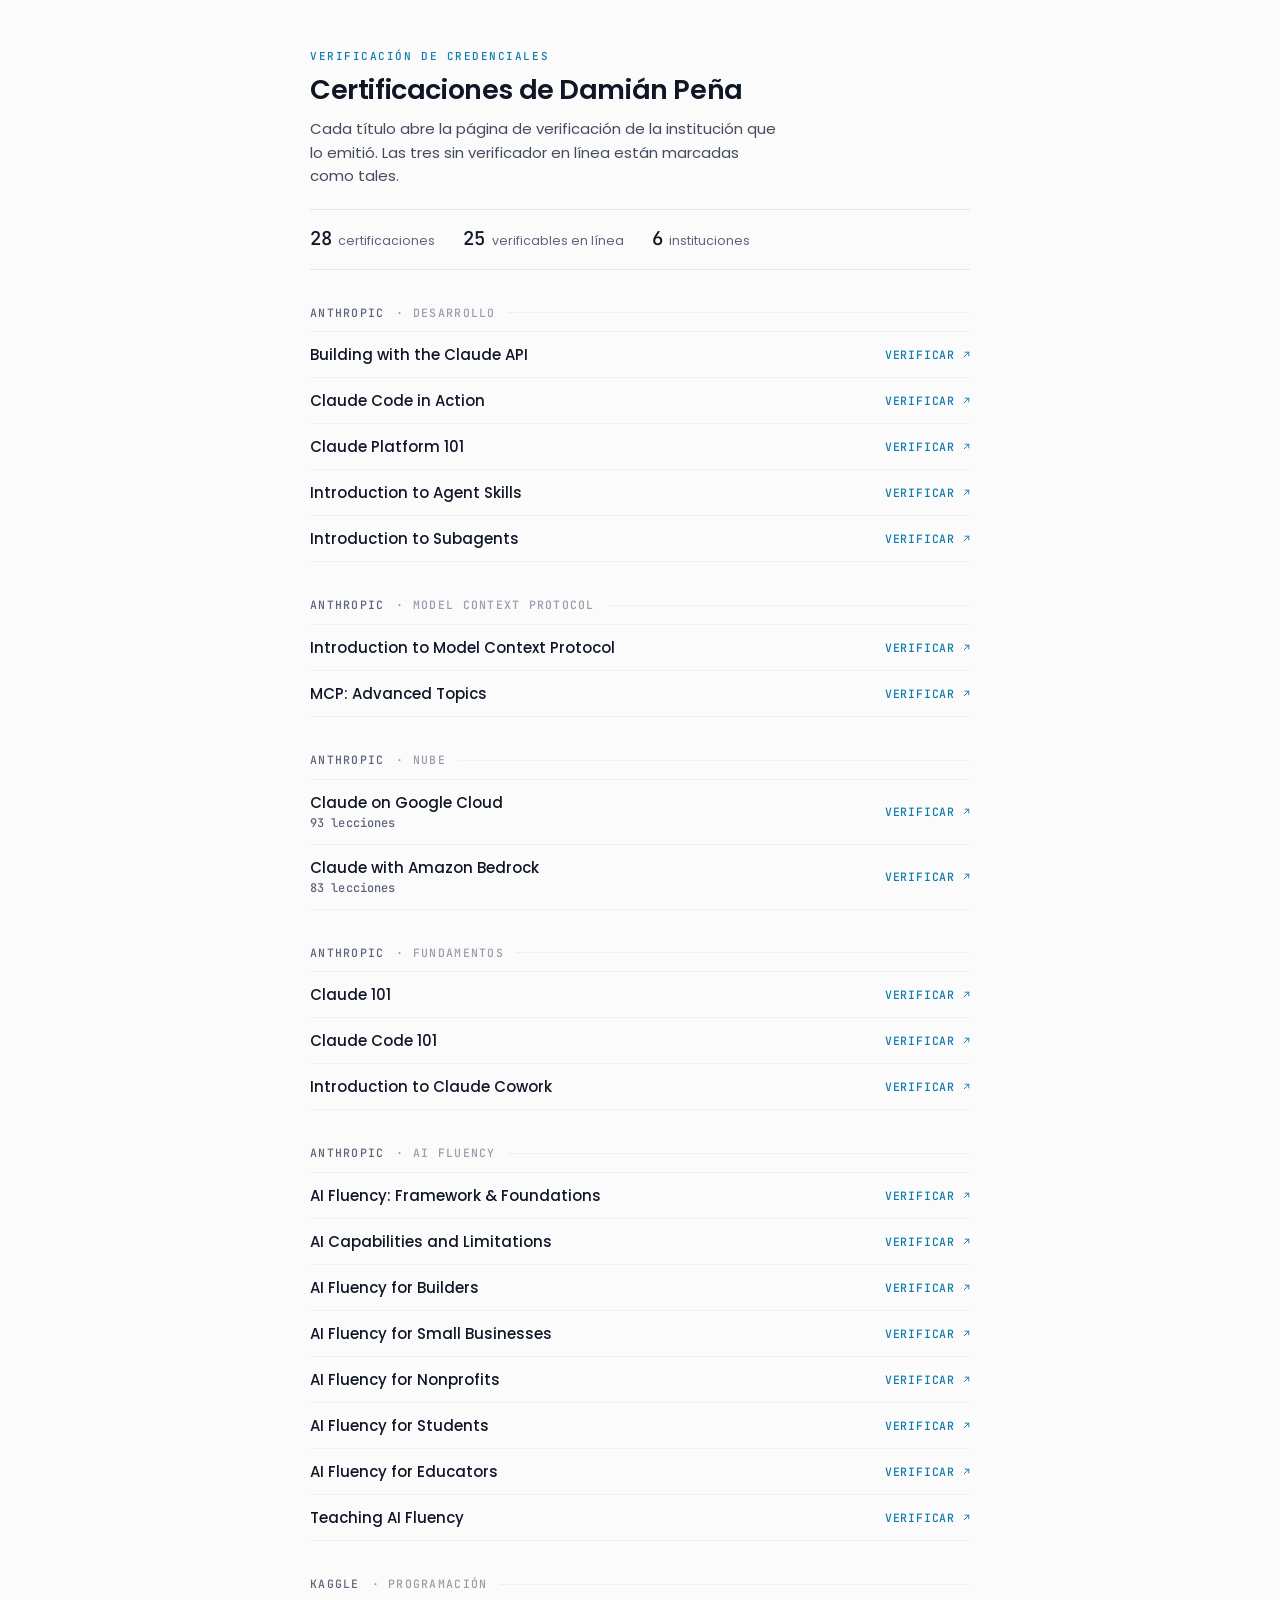
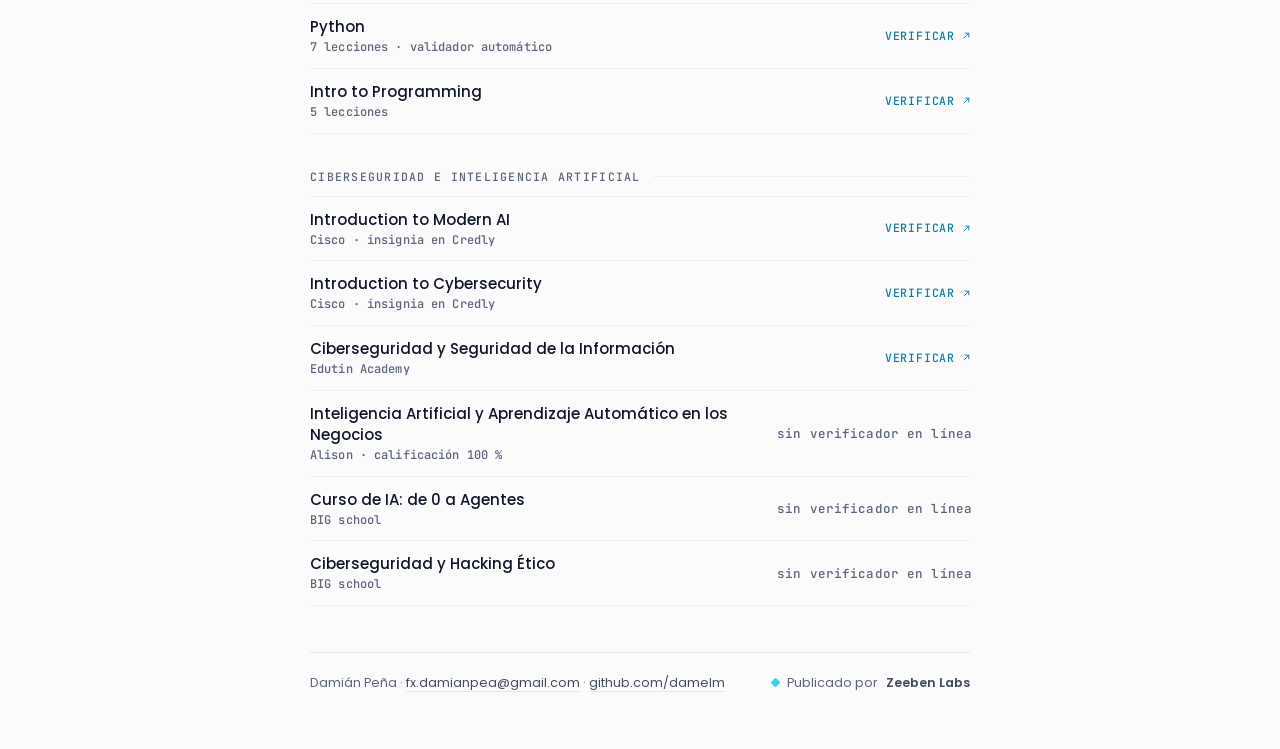
==== v/dmp7k2q/index.html @ 1611257f "Suma la pagina de verificacion de certificaciones Ruta no listada: no va en el sitemap ni se enlaza " ====
<!DOCTYPE html>
<html lang="es">
<head>
<meta charset="utf-8">
<meta name="viewport" content="width=device-width,initial-scale=1">
<title>Certificaciones de Damián Peña — verificación</title>
<meta name="description" content="Listado de las certificaciones de Damián Peña con enlace directo a la página de verificación de cada institución emisora.">

<!-- Ruta no listada: no va en el sitemap ni se enlaza desde el sitio.
     Tampoco va en robots.txt a proposito: ese archivo es publico y poner
     la ruta ahi seria anunciarla. El noindex alcanza. -->
<meta name="robots" content="noindex,nofollow,noarchive">
<link rel="canonical" href="https://zeebenlabs.com/v/dmp7k2q/">
<link rel="icon" href="/assets/favicon-32.png" sizes="32x32">

<style>
  @font-face{font-family:'Poppins';font-weight:400;font-display:swap;
    src:url('/assets/fonts/poppins-400.woff2') format('woff2')}
  @font-face{font-family:'Poppins';font-weight:500;font-display:swap;
    src:url('/assets/fonts/poppins-500.woff2') format('woff2')}
  @font-face{font-family:'Poppins';font-weight:600;font-display:swap;
    src:url('/assets/fonts/poppins-600.woff2') format('woff2')}
  @font-face{font-family:'JetBrains Mono';font-weight:500;font-display:swap;
    src:url('/assets/fonts/jetbrainsmono-500.woff2') format('woff2')}

  :root{
    --papel:#FBFBFC; --tarjeta:#FFFFFF;
    --tinta:#0F1626; --medio:#434B5C; --apoyo:#5B6478;
    --linea:#E3E7EE; --linea-suave:#EDF0F5;
    --cyan:#0E7BAA;              /* el cyan de marca bajado para contraste AA sobre blanco */
    --realce:rgba(52,210,251,.10);
    --sans:'Poppins',system-ui,-apple-system,'Segoe UI',sans-serif;
    --mono:'JetBrains Mono',ui-monospace,Consolas,monospace;
  }
  /* El sitio de Zeeben es navy; si el visitante tiene el sistema en oscuro
     la pagina lo acompaña en vez de tirarle una hoja blanca a la cara. */
  @media (prefers-color-scheme:dark){
    :root{
      --papel:#070E1C; --tarjeta:#0D1626;
      --tinta:#F2F5FA; --medio:#AFB8C8; --apoyo:#79839A;
      --linea:#1C2941; --linea-suave:#16223A;
      --cyan:#49D6FF; --realce:rgba(52,210,251,.08);
    }
  }

  *{box-sizing:border-box;margin:0;padding:0}
  html{-webkit-text-size-adjust:100%}
  body{
    background:var(--papel); color:var(--medio);
    font-family:var(--sans); font-size:15px; line-height:1.55;
    -webkit-font-smoothing:antialiased;
    padding:0 20px 56px;
  }
  .hoja{max-width:660px;margin:0 auto}

  /* ---------- encabezado ---------- */
  header{padding:48px 0 0}
  .etiqueta{
    font-family:var(--mono); font-weight:500; font-size:11px;
    letter-spacing:.14em; text-transform:uppercase; color:var(--cyan);
  }
  h1{
    font-family:var(--sans); font-weight:600; font-size:27px; line-height:1.2;
    letter-spacing:-.015em; color:var(--tinta); margin-top:9px;
  }
  .bajada{margin-top:11px;max-width:52ch}

  .resumen{
    display:flex; flex-wrap:wrap; gap:0 28px;
    margin-top:22px; padding:14px 0 15px;
    border-top:1px solid var(--linea); border-bottom:1px solid var(--linea);
  }
  .resumen div{display:flex;align-items:baseline;gap:7px}
  .resumen b{
    font-family:var(--mono); font-weight:500; font-size:19px; color:var(--tinta);
    letter-spacing:-.02em;
  }
  .resumen span{font-size:12.5px;color:var(--apoyo)}

  /* ---------- grupos ---------- */
  section{margin-top:34px}
  h2{
    font-family:var(--mono); font-weight:500; font-size:11.5px;
    letter-spacing:.11em; text-transform:uppercase; color:var(--apoyo);
    display:flex; align-items:center; gap:12px; margin-bottom:10px;
  }
  h2::after{content:"";flex:1;height:1px;background:var(--linea-suave)}
  h2 em{font-style:normal;color:var(--apoyo);opacity:.62;font-size:11.5px}

  ul{list-style:none}
  li{border-bottom:1px solid var(--linea-suave)}
  li:first-child{border-top:1px solid var(--linea-suave)}

  /* La fila entera es el enlace: en un telefono es un blanco de 48 px de
     alto en vez de un texto subrayado de 15. */
  .fila{
    display:flex; align-items:center; gap:14px;
    padding:12px 10px 12px 12px; margin:0 -12px;
    text-decoration:none; color:inherit; border-radius:7px;
    transition:background .14s ease;
  }
  a.fila:hover,a.fila:focus-visible{background:var(--realce);outline:none}
  a.fila:focus-visible{box-shadow:0 0 0 2px var(--cyan)}

  .titulo{flex:1;min-width:0;font-weight:500;color:var(--tinta);line-height:1.4}
  .detalle{
    display:block; margin-top:2px; font-family:var(--mono); font-weight:500;
    font-size:12px; letter-spacing:.01em; color:var(--apoyo);
  }
  .accion{
    flex:none; display:flex; align-items:center; gap:6px;
    font-family:var(--mono); font-weight:500; font-size:11.5px;
    letter-spacing:.07em; text-transform:uppercase; color:var(--cyan);
  }
  .accion svg{width:11px;height:11px;stroke:currentColor;stroke-width:2;
    fill:none;stroke-linecap:round;stroke-linejoin:round}
  a.fila:hover .accion{text-decoration:underline;text-underline-offset:3px}
  /* Las que no tienen verificador publico se muestran igual, pero apagadas
     y sin prometer un link que no existe. */
  .sin{color:var(--apoyo);text-transform:none;letter-spacing:.01em;font-size:12.5px}

  /* ---------- pie ---------- */
  footer{
    margin-top:46px; padding-top:20px; border-top:1px solid var(--linea);
    display:flex; flex-wrap:wrap; gap:16px 24px; align-items:center;
    justify-content:space-between;
    font-size:12.5px; color:var(--apoyo);
  }
  footer a{color:var(--medio);text-decoration:none;border-bottom:1px solid var(--linea)}
  footer a:hover{color:var(--cyan);border-bottom-color:var(--cyan)}
  /* Firma discreta de Zeeben: rombo cyan + nombre en un neutro oscuro.
     El wordmark no va: sobre fondo claro solo se usa dentro de un chip navy,
     y un chip navy al pie de una pagina sobria seria un cartel. */
  .sello{display:flex;align-items:center;gap:8px;border:0;color:var(--apoyo)}
  .sello .rombo{width:7px;height:7px;flex:none;background:#34D2FB;
    transform:rotate(45deg);border-radius:1px}
  .sello b{color:var(--medio);font-weight:600}
  .sello:hover b{color:var(--cyan)}

  @media (max-width:520px){
    header{padding-top:36px}
    h1{font-size:23px}
    .resumen{gap:0 20px}
    .fila{gap:10px;padding-left:10px;padding-right:8px;margin:0 -10px;flex-wrap:wrap}
    .accion span{display:none}   /* en pantalla chica queda solo la flecha */
    /* La leyenda larga no pelea por el ancho con el titulo: baja a su
       propia linea y el titulo recupera la fila entera. */
    .sin{width:100%;margin-top:4px}
    footer{gap:14px;font-size:13px}
  }
</style>
</head>
<body>
<div class="hoja">

<header>
  <div class="etiqueta">Verificación de credenciales</div>
  <h1>Certificaciones de Damián Peña</h1>
  <p class="bajada">Cada título abre la página de verificación de la institución
    que lo emitió. Las tres sin verificador en línea están marcadas como tales.</p>

  <div class="resumen">
    <div><b>28</b><span>certificaciones</span></div>
    <div><b>25</b><span>verificables en línea</span></div>
    <div><b>6</b><span>instituciones</span></div>
  </div>
</header>

<section>
  <h2>Anthropic <em>· Desarrollo</em></h2>
  <ul>
    <li><a class="fila" href="https://verify.skilljar.com/c/hwxo92ud3dzo" target="_blank" rel="noopener">
      <span class="titulo">Building with the Claude API</span>
      <span class="accion"><span>Verificar</span><svg viewBox="0 0 24 24"><path d="M7 17L17 7M9 7h8v8"/></svg></span></a></li>
    <li><a class="fila" href="https://verify.skilljar.com/c/huqbqc4kqm7n" target="_blank" rel="noopener">
      <span class="titulo">Claude Code in Action</span>
      <span class="accion"><span>Verificar</span><svg viewBox="0 0 24 24"><path d="M7 17L17 7M9 7h8v8"/></svg></span></a></li>
    <li><a class="fila" href="https://verify.skilljar.com/c/7ssuqbwuk9ag" target="_blank" rel="noopener">
      <span class="titulo">Claude Platform 101</span>
      <span class="accion"><span>Verificar</span><svg viewBox="0 0 24 24"><path d="M7 17L17 7M9 7h8v8"/></svg></span></a></li>
    <li><a class="fila" href="https://verify.skilljar.com/c/am7dvvu5w3eb" target="_blank" rel="noopener">
      <span class="titulo">Introduction to Agent Skills</span>
      <span class="accion"><span>Verificar</span><svg viewBox="0 0 24 24"><path d="M7 17L17 7M9 7h8v8"/></svg></span></a></li>
    <li><a class="fila" href="https://verify.skilljar.com/c/kcxmo6kwkhvj" target="_blank" rel="noopener">
      <span class="titulo">Introduction to Subagents</span>
      <span class="accion"><span>Verificar</span><svg viewBox="0 0 24 24"><path d="M7 17L17 7M9 7h8v8"/></svg></span></a></li>
  </ul>
</section>

<section>
  <h2>Anthropic <em>· Model Context Protocol</em></h2>
  <ul>
    <li><a class="fila" href="https://verify.skilljar.com/c/jusgjnzpv3cj" target="_blank" rel="noopener">
      <span class="titulo">Introduction to Model Context Protocol</span>
      <span class="accion"><span>Verificar</span><svg viewBox="0 0 24 24"><path d="M7 17L17 7M9 7h8v8"/></svg></span></a></li>
    <li><a class="fila" href="https://verify.skilljar.com/c/6jzneqgepakq" target="_blank" rel="noopener">
      <span class="titulo">MCP: Advanced Topics</span>
      <span class="accion"><span>Verificar</span><svg viewBox="0 0 24 24"><path d="M7 17L17 7M9 7h8v8"/></svg></span></a></li>
  </ul>
</section>

<section>
  <h2>Anthropic <em>· Nube</em></h2>
  <ul>
    <li><a class="fila" href="https://verify.skilljar.com/c/7ef5rzbfh8fm" target="_blank" rel="noopener">
      <span class="titulo">Claude on Google Cloud<span class="detalle">93 lecciones</span></span>
      <span class="accion"><span>Verificar</span><svg viewBox="0 0 24 24"><path d="M7 17L17 7M9 7h8v8"/></svg></span></a></li>
    <li><a class="fila" href="https://verify.skilljar.com/c/r9nrd3k5qt5x" target="_blank" rel="noopener">
      <span class="titulo">Claude with Amazon Bedrock<span class="detalle">83 lecciones</span></span>
      <span class="accion"><span>Verificar</span><svg viewBox="0 0 24 24"><path d="M7 17L17 7M9 7h8v8"/></svg></span></a></li>
  </ul>
</section>

<section>
  <h2>Anthropic <em>· Fundamentos</em></h2>
  <ul>
    <li><a class="fila" href="https://verify.skilljar.com/c/q782bb4y92uv" target="_blank" rel="noopener">
      <span class="titulo">Claude 101</span>
      <span class="accion"><span>Verificar</span><svg viewBox="0 0 24 24"><path d="M7 17L17 7M9 7h8v8"/></svg></span></a></li>
    <li><a class="fila" href="https://verify.skilljar.com/c/xkttye4xp3tf" target="_blank" rel="noopener">
      <span class="titulo">Claude Code 101</span>
      <span class="accion"><span>Verificar</span><svg viewBox="0 0 24 24"><path d="M7 17L17 7M9 7h8v8"/></svg></span></a></li>
    <li><a class="fila" href="https://verify.skilljar.com/c/4w52xtow2sd5" target="_blank" rel="noopener">
      <span class="titulo">Introduction to Claude Cowork</span>
      <span class="accion"><span>Verificar</span><svg viewBox="0 0 24 24"><path d="M7 17L17 7M9 7h8v8"/></svg></span></a></li>
  </ul>
</section>

<section>
  <h2>Anthropic <em>· AI Fluency</em></h2>
  <ul>
    <li><a class="fila" href="https://verify.skilljar.com/c/dpwxovnnxhdj" target="_blank" rel="noopener">
      <span class="titulo">AI Fluency: Framework &amp; Foundations</span>
      <span class="accion"><span>Verificar</span><svg viewBox="0 0 24 24"><path d="M7 17L17 7M9 7h8v8"/></svg></span></a></li>
    <li><a class="fila" href="https://verify.skilljar.com/c/geoctwavvfuf" target="_blank" rel="noopener">
      <span class="titulo">AI Capabilities and Limitations</span>
      <span class="accion"><span>Verificar</span><svg viewBox="0 0 24 24"><path d="M7 17L17 7M9 7h8v8"/></svg></span></a></li>
    <li><a class="fila" href="https://verify.skilljar.com/c/rjc4cnsvgj2j" target="_blank" rel="noopener">
      <span class="titulo">AI Fluency for Builders</span>
      <span class="accion"><span>Verificar</span><svg viewBox="0 0 24 24"><path d="M7 17L17 7M9 7h8v8"/></svg></span></a></li>
    <li><a class="fila" href="https://verify.skilljar.com/c/z6zyjh4k8qpu" target="_blank" rel="noopener">
      <span class="titulo">AI Fluency for Small Businesses</span>
      <span class="accion"><span>Verificar</span><svg viewBox="0 0 24 24"><path d="M7 17L17 7M9 7h8v8"/></svg></span></a></li>
    <li><a class="fila" href="https://verify.skilljar.com/c/4qd5byj5igzu" target="_blank" rel="noopener">
      <span class="titulo">AI Fluency for Nonprofits</span>
      <span class="accion"><span>Verificar</span><svg viewBox="0 0 24 24"><path d="M7 17L17 7M9 7h8v8"/></svg></span></a></li>
    <li><a class="fila" href="https://verify.skilljar.com/c/ob3ffcftm8ec" target="_blank" rel="noopener">
      <span class="titulo">AI Fluency for Students</span>
      <span class="accion"><span>Verificar</span><svg viewBox="0 0 24 24"><path d="M7 17L17 7M9 7h8v8"/></svg></span></a></li>
    <li><a class="fila" href="https://verify.skilljar.com/c/n6wwddu4g52a" target="_blank" rel="noopener">
      <span class="titulo">AI Fluency for Educators</span>
      <span class="accion"><span>Verificar</span><svg viewBox="0 0 24 24"><path d="M7 17L17 7M9 7h8v8"/></svg></span></a></li>
    <li><a class="fila" href="https://verify.skilljar.com/c/xbs5it6eez4b" target="_blank" rel="noopener">
      <span class="titulo">Teaching AI Fluency</span>
      <span class="accion"><span>Verificar</span><svg viewBox="0 0 24 24"><path d="M7 17L17 7M9 7h8v8"/></svg></span></a></li>
  </ul>
</section>

<section>
  <h2>Kaggle <em>· Programación</em></h2>
  <ul>
    <li><a class="fila" href="https://www.kaggle.com/learn/certification/damianpea/python" target="_blank" rel="noopener">
      <span class="titulo">Python<span class="detalle">7 lecciones · validador automático</span></span>
      <span class="accion"><span>Verificar</span><svg viewBox="0 0 24 24"><path d="M7 17L17 7M9 7h8v8"/></svg></span></a></li>
    <li><a class="fila" href="https://www.kaggle.com/learn/certification/damianpea/intro-to-programming" target="_blank" rel="noopener">
      <span class="titulo">Intro to Programming<span class="detalle">5 lecciones</span></span>
      <span class="accion"><span>Verificar</span><svg viewBox="0 0 24 24"><path d="M7 17L17 7M9 7h8v8"/></svg></span></a></li>
  </ul>
</section>

<section>
  <h2>Ciberseguridad e inteligencia artificial</h2>
  <ul>
    <li><a class="fila" href="https://www.credly.com/badges/f6e3f30c-fddf-426a-a41a-90c2f2a24cb3" target="_blank" rel="noopener">
      <span class="titulo">Introduction to Modern AI<span class="detalle">Cisco · insignia en Credly</span></span>
      <span class="accion"><span>Verificar</span><svg viewBox="0 0 24 24"><path d="M7 17L17 7M9 7h8v8"/></svg></span></a></li>
    <li><a class="fila" href="https://www.credly.com/badges/bb359963-a527-4514-8306-002c16ef265d" target="_blank" rel="noopener">
      <span class="titulo">Introduction to Cybersecurity<span class="detalle">Cisco · insignia en Credly</span></span>
      <span class="accion"><span>Verificar</span><svg viewBox="0 0 24 24"><path d="M7 17L17 7M9 7h8v8"/></svg></span></a></li>
    <li><a class="fila" href="https://app.edutin.com/verify/12752600" target="_blank" rel="noopener">
      <span class="titulo">Ciberseguridad y Seguridad de la Información<span class="detalle">Edutin Academy</span></span>
      <span class="accion"><span>Verificar</span><svg viewBox="0 0 24 24"><path d="M7 17L17 7M9 7h8v8"/></svg></span></a></li>
    <li><div class="fila">
      <span class="titulo">Inteligencia Artificial y Aprendizaje Automático en los Negocios<span class="detalle">Alison · calificación 100 %</span></span>
      <span class="accion sin">sin verificador en línea</span></div></li>
    <li><div class="fila">
      <span class="titulo">Curso de IA: de 0 a Agentes<span class="detalle">BIG school</span></span>
      <span class="accion sin">sin verificador en línea</span></div></li>
    <li><div class="fila">
      <span class="titulo">Ciberseguridad y Hacking Ético<span class="detalle">BIG school</span></span>
      <span class="accion sin">sin verificador en línea</span></div></li>
  </ul>
</section>

<footer>
  <div>
    Damián Peña ·
    <a href="mailto:fx.damianpea@gmail.com">fx.damianpea@gmail.com</a> ·
    <a href="https://github.com/damelm" target="_blank" rel="noopener">github.com/damelm</a>
  </div>
  <a class="sello" href="https://zeebenlabs.com" target="_blank" rel="noopener">
    <span class="rombo" aria-hidden="true"></span>Publicado por <b>Zeeben&nbsp;Labs</b>
  </a>
</footer>

</div>
</body>
</html>
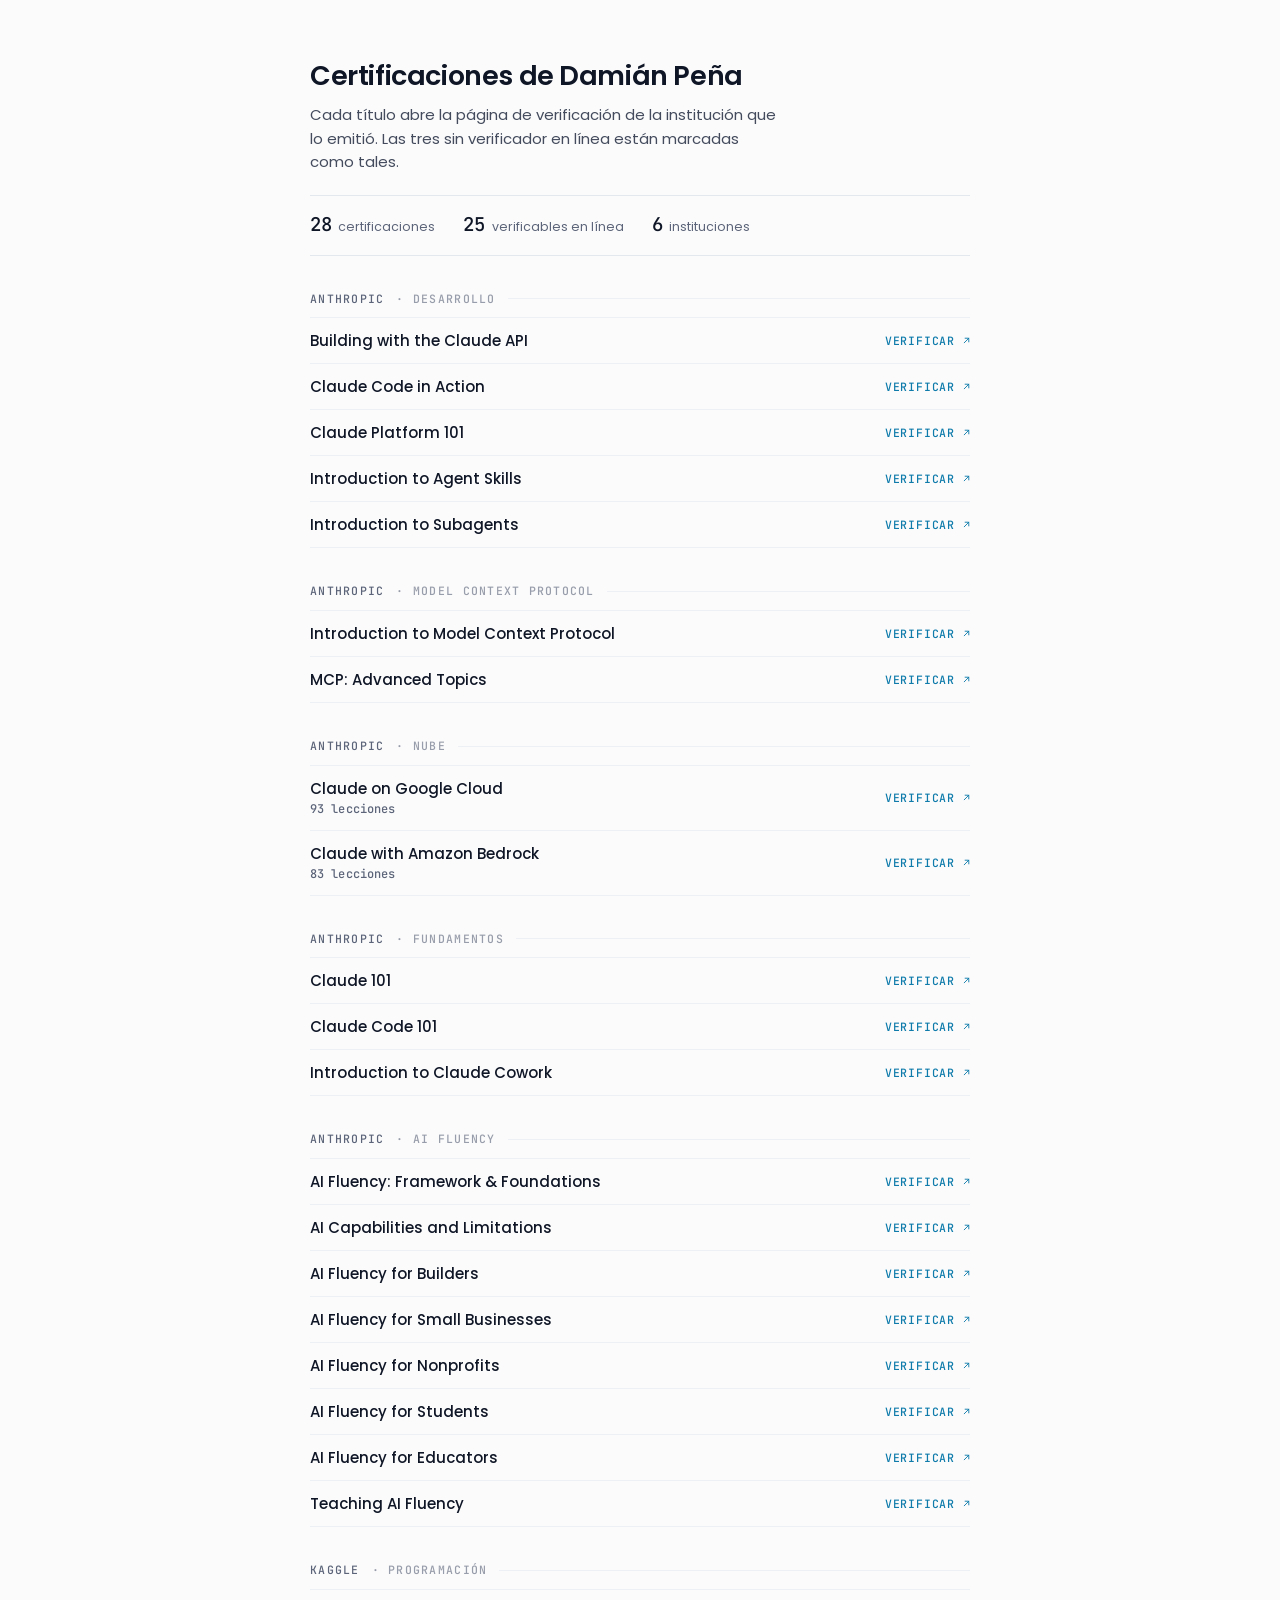
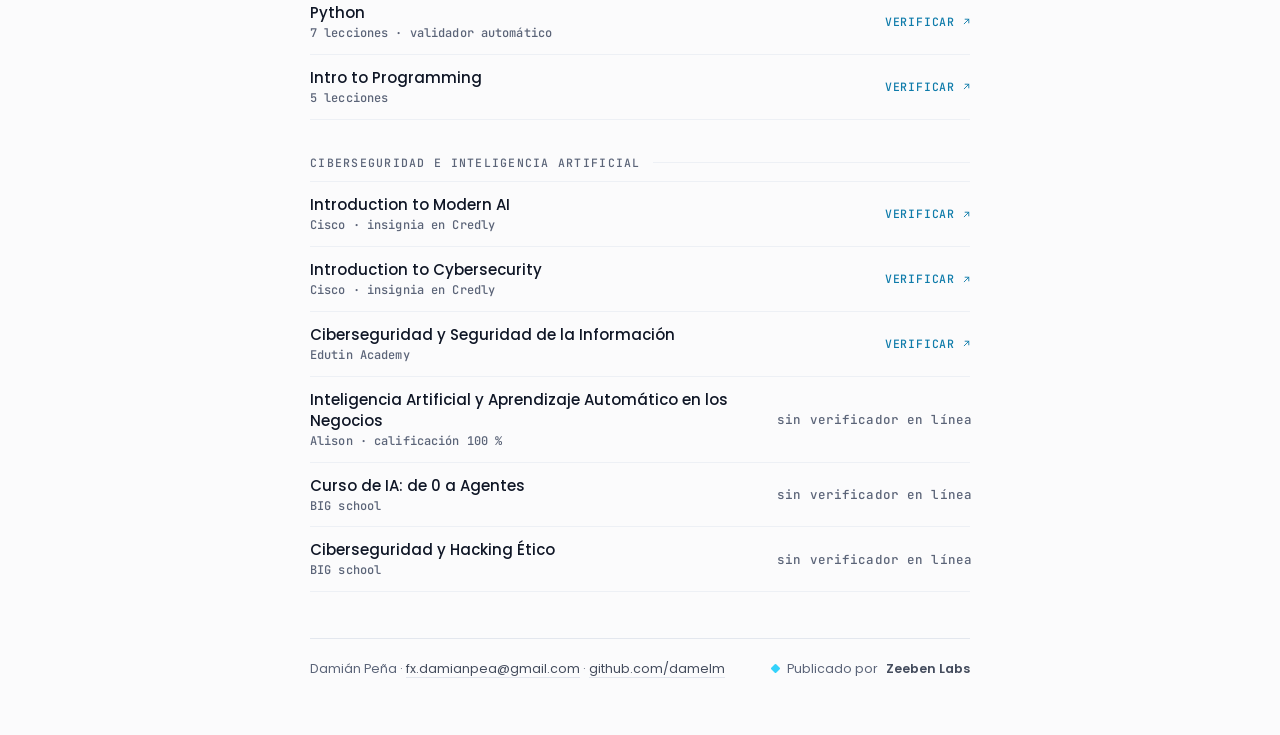
==== commit aa408351: "Saca el cintillo de arriba del titulo Decia "verificacion de credenciales" y la bajada, dos lineas a" ====
--- a/v/dmp7k2q/index.html
+++ b/v/dmp7k2q/index.html
@@ -54,14 +54,10 @@
   .hoja{max-width:660px;margin:0 auto}
 
   /* ---------- encabezado ---------- */
-  header{padding:48px 0 0}
-  .etiqueta{
-    font-family:var(--mono); font-weight:500; font-size:11px;
-    letter-spacing:.14em; text-transform:uppercase; color:var(--cyan);
-  }
+  header{padding:60px 0 0}
   h1{
     font-family:var(--sans); font-weight:600; font-size:27px; line-height:1.2;
-    letter-spacing:-.015em; color:var(--tinta); margin-top:9px;
+    letter-spacing:-.015em; color:var(--tinta);
   }
   .bajada{margin-top:11px;max-width:52ch}
 
@@ -138,7 +134,7 @@
   .sello:hover b{color:var(--cyan)}
 
   @media (max-width:520px){
-    header{padding-top:36px}
+    header{padding-top:44px}
     h1{font-size:23px}
     .resumen{gap:0 20px}
     .fila{gap:10px;padding-left:10px;padding-right:8px;margin:0 -10px;flex-wrap:wrap}
@@ -154,7 +150,6 @@
 <div class="hoja">
 
 <header>
-  <div class="etiqueta">Verificación de credenciales</div>
   <h1>Certificaciones de Damián Peña</h1>
   <p class="bajada">Cada título abre la página de verificación de la institución
     que lo emitió. Las tres sin verificador en línea están marcadas como tales.</p>
